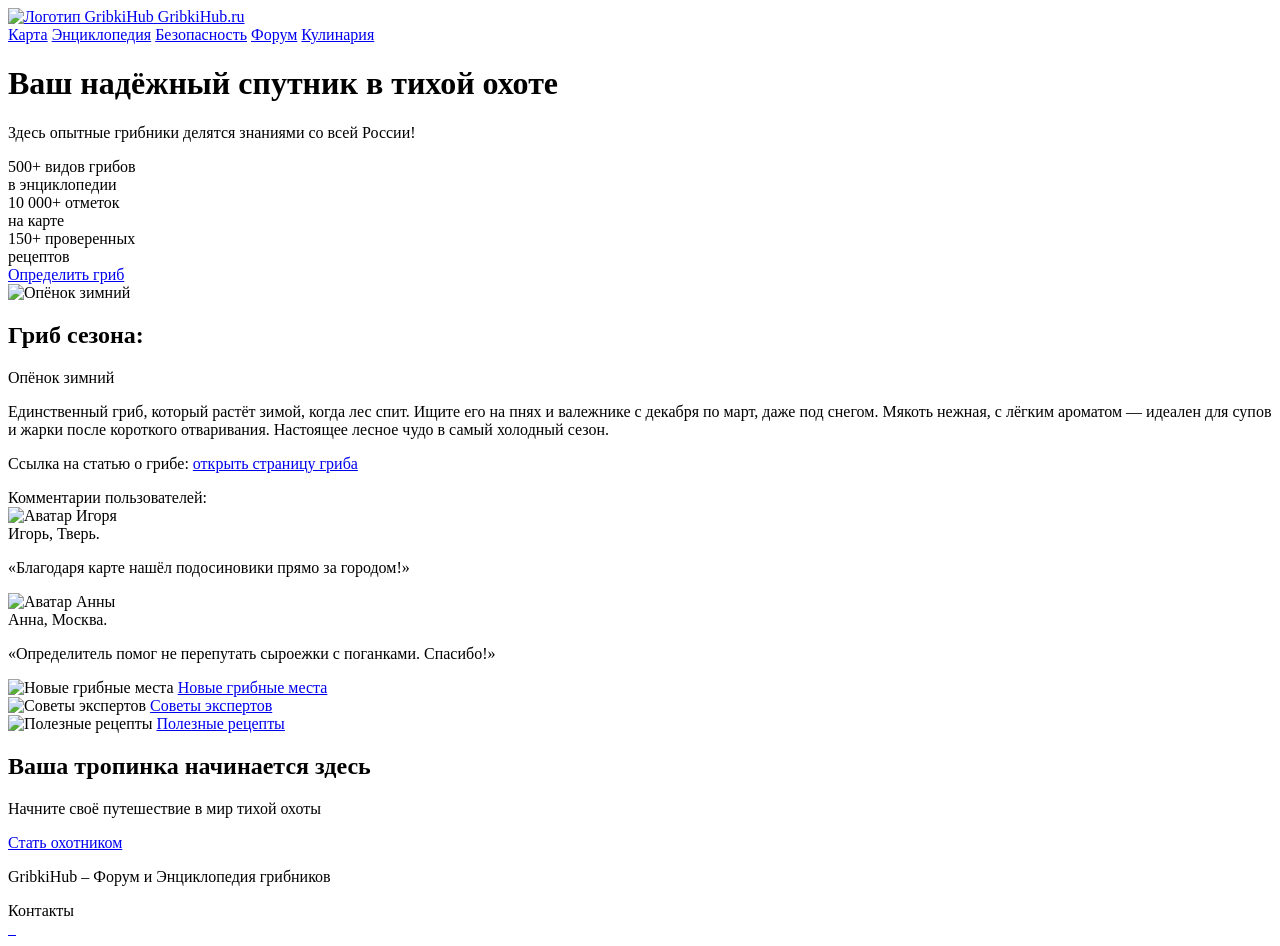
==== index.html @ 31f33941 "Add files via upload" ====
<!DOCTYPE html>
<html lang="ru">
<head>
  <meta charset="UTF-8" />
  <meta name="viewport" content="width=device-width, initial-scale=1.0" />
  <title>GribkiHub</title>
  <link rel="stylesheet" href="styles.css" />
</head>
<body>
  <header class="hero">
    <div class="container">
      <div class="topbar">
        <a href="index.html" class="brand">
          <img src="C:\Users\Asus\Desktop\gribkihub-html\gribki\знач7ea27-f91b-439b-8af9-18f93c3bdd5c.png" alt="Логотип GribkiHub" class="brand__icon" />
          <span class="brand__text">GribkiHub.ru</span>
        </a>

        <nav class="nav">
          <a href="#">Карта</a>
          <a href="mushroom.html">Энциклопедия</a>
          <a href="#">Безопасность</a>
          <a href="#">Форум</a>
          <a href="#">Кулинария</a>
        </nav>
      </div>

      <div class="hero__content">
        <h1>Ваш надёжный спутник в тихой охоте</h1>
        <p class="hero__subtitle">Здесь опытные грибники делятся знаниями со всей России!</p>

        <div class="hero__stats">
          <div class="stat-card">500+ видов грибов<br />в энциклопедии</div>
          <div class="stat-card">10&nbsp;000+ отметок<br />на карте</div>
          <div class="stat-card">150+ проверенных<br />рецептов</div>
        </div>

        <a href="mushroom.html" class="button button--primary">Определить гриб</a>
      </div>
    </div>
  </header>

  <main class="page">
    <section class="season">
      <div class="container">
        <article class="season-card">
          <div class="season-card__image-wrap">
            <img src="https://www.figma.com/api/mcp/asset/560445d7-9b82-40cb-b23e-8576ec9af5d1" alt="Опёнок зимний" class="season-card__image" />
          </div>

          <div class="season-card__content">
            <h2>Гриб сезона:</h2>
            <div class="season-card__tag">Опёнок зимний</div>
            <p>
              Единственный гриб, который растёт зимой, когда лес спит. Ищите его на пнях и валежнике
              с декабря по март, даже под снегом. Мякоть нежная, с лёгким ароматом — идеален для
              супов и жарки после короткого отваривания. Настоящее лесное чудо в самый холодный сезон.
            </p>
            <p class="season-card__link">
              Ссылка на статью о грибе:
              <a href="mushroom.html">открыть страницу гриба</a>
            </p>
          </div>
        </article>
      </div>
    </section>

    <section class="reviews">
      <div class="container container--narrow">
        <div class="section-pill">Комментарии пользователей:</div>

        <div class="review-list">
          <article class="review-card">
            <img src="https://www.figma.com/api/mcp/asset/59daff2b-c273-4437-8acb-e0a1c6a370b8" alt="Аватар Игоря" class="review-card__avatar" />
            <div class="review-card__body">
              <div class="review-card__name">Игорь, Тверь.</div>
              <p>«Благодаря карте нашёл подосиновики прямо за городом!»</p>
            </div>
          </article>

          <article class="review-card">
            <img src="https://www.figma.com/api/mcp/asset/bcaea00c-ba9b-45f0-b1fd-5344b9b0c398" alt="Аватар Анны" class="review-card__avatar" />
            <div class="review-card__body">
              <div class="review-card__name">Анна, Москва.</div>
              <p>«Определитель помог не перепутать сыроежки с поганками. Спасибо!»</p>
            </div>
          </article>
        </div>
      </div>
    </section>

    <section class="categories">
      <div class="container container--cards">
        <article class="feature-card">
          <img src="https://www.figma.com/api/mcp/asset/9678b91e-d58f-4b8c-84e1-ce928a65e3de" alt="Новые грибные места" class="feature-card__image" />
          <a href="#" class="button button--secondary">Новые грибные места</a>
        </article>

        <article class="feature-card">
          <img src="https://www.figma.com/api/mcp/asset/3e2e9346-dd44-4374-896d-4d2ca50e3fd6" alt="Советы экспертов" class="feature-card__image" />
          <a href="#" class="button button--secondary">Советы экспертов</a>
        </article>

        <article class="feature-card">
          <img src="https://www.figma.com/api/mcp/asset/982912ff-fd20-4cfe-b014-b91e4e660c1d" alt="Полезные рецепты" class="feature-card__image" />
          <a href="#" class="button button--secondary">Полезные рецепты</a>
        </article>
      </div>
    </section>

    <section class="cta">
      <div class="container">
        <div class="cta-card">
          <h2>Ваша тропинка начинается здесь</h2>
          <p>Начните своё путешествие в мир тихой охоты</p>
          <a href="#" class="button button--primary">Стать охотником</a>
        </div>
      </div>
    </section>
  </main>

  <footer class="footer">
    <div class="container footer__content">
      <p class="footer__text">GribkiHub – Форум и Энциклопедия грибников</p>

      <div class="footer__contacts">
        <span class="footer__label">Контакты</span>
        <div class="socials">
          <a href="#" aria-label="Email">
            <img src="https://www.figma.com/api/mcp/asset/f6477a4e-8d88-45ad-8745-4b9382d6c6aa" alt="" />
          </a>
          <a href="#" aria-label="VK">
            <img src="https://www.figma.com/api/mcp/asset/a22580b8-698e-4b3a-bf58-644b0a4a33a6" alt="" />
          </a>
          <a href="#" aria-label="Telegram">
            <img src="https://www.figma.com/api/mcp/asset/b628f14e-7a5c-4751-8f8a-a2ccc0033f85" alt="" />
          </a>
        </div>
      </div>
    </div>
  </footer>
</body>
</html>
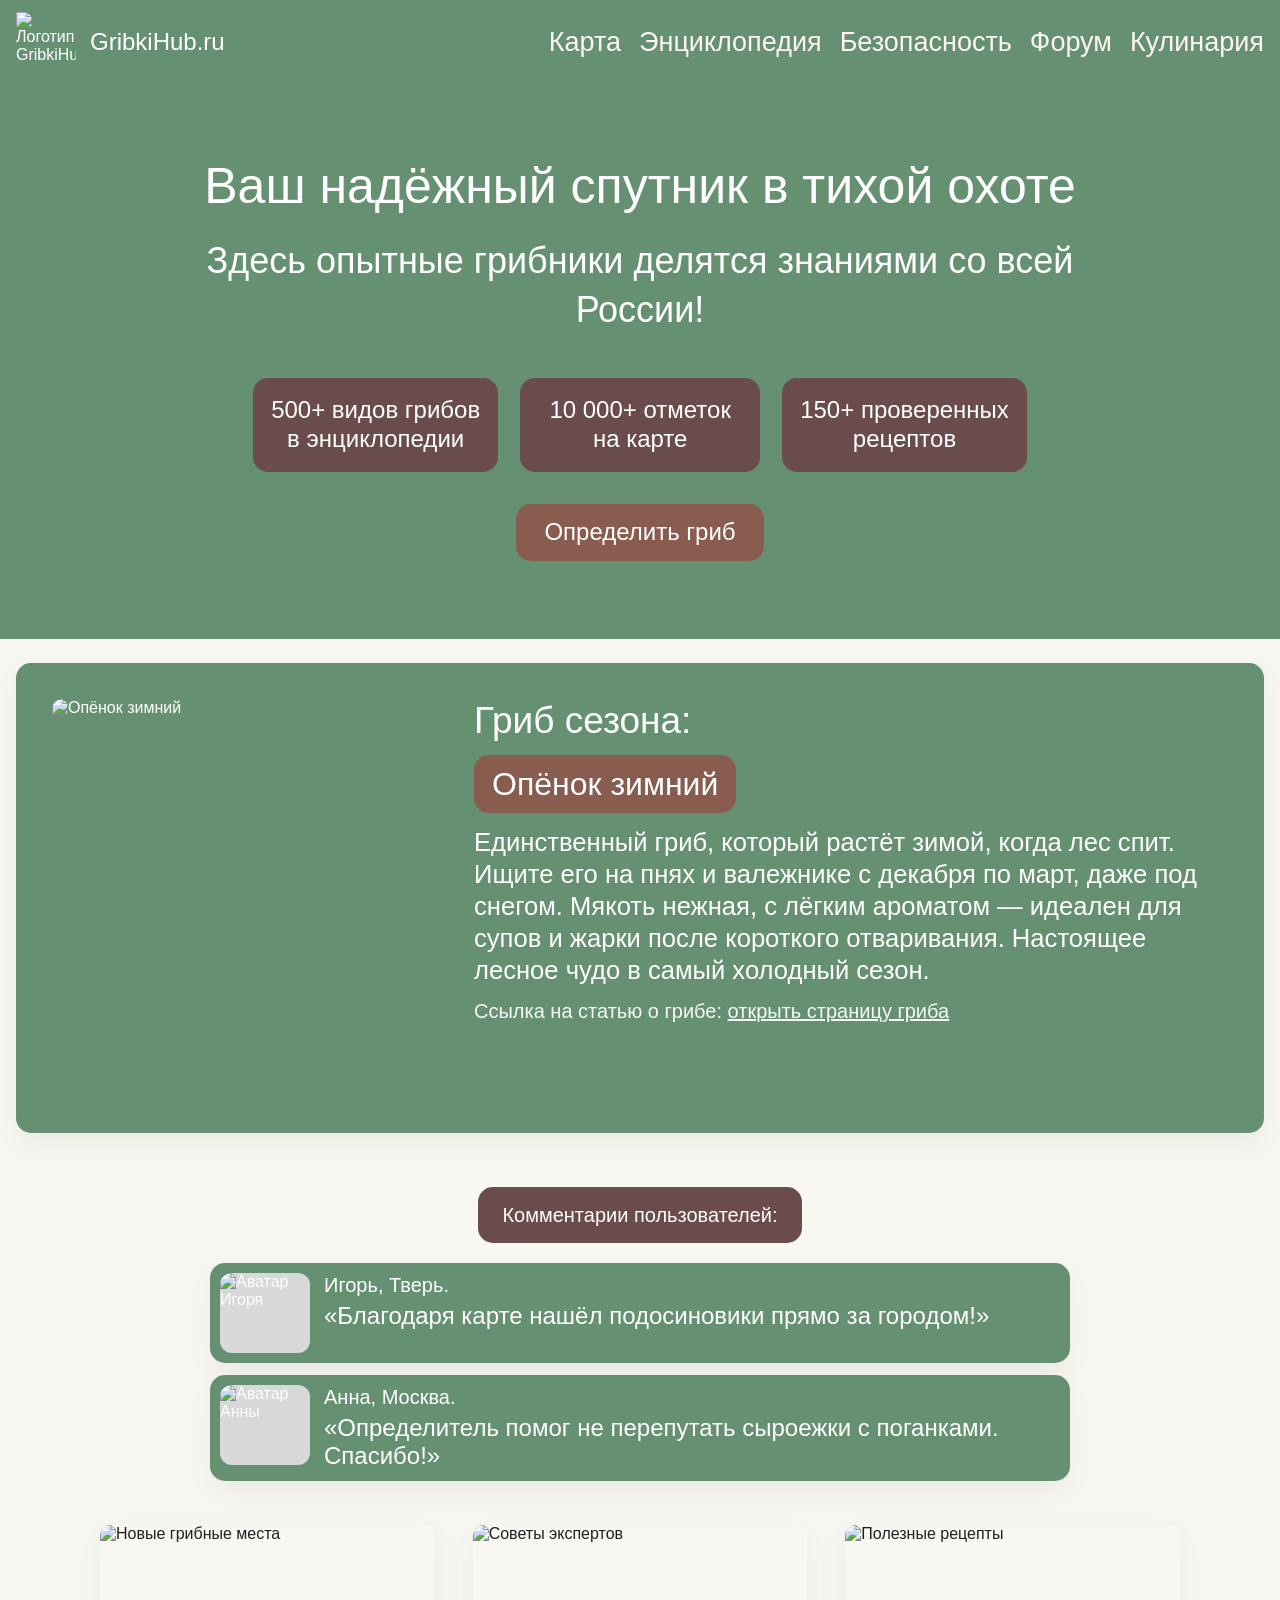
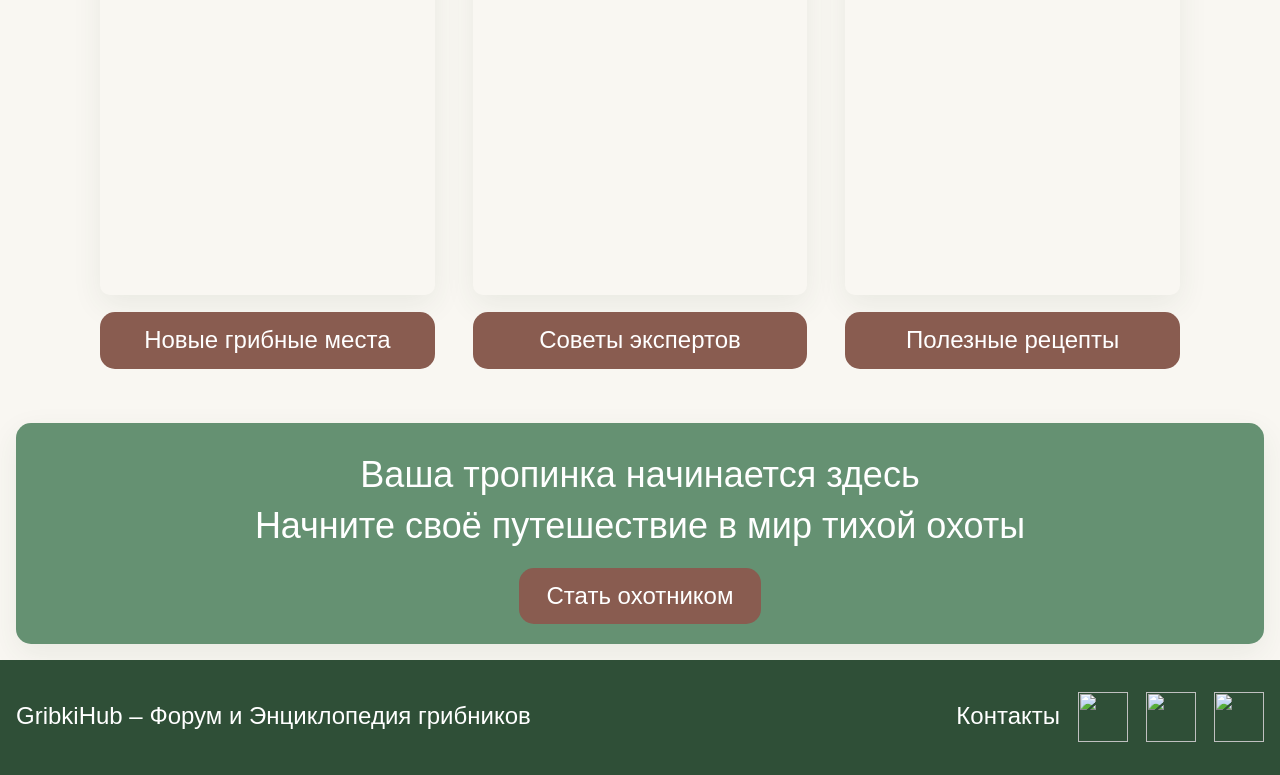
==== commit 09c7ff72: "Add files via upload" ====
--- a/index.html
+++ b/index.html
@@ -11,7 +11,7 @@
     <div class="container">
       <div class="topbar">
         <a href="index.html" class="brand">
-          <img src="C:\Users\Asus\Desktop\gribkihub-html\gribki\знач7ea27-f91b-439b-8af9-18f93c3bdd5c.png" alt="Логотип GribkiHub" class="brand__icon" />
+          <img src="C:\Users\Asus\Desktop\img\znachek1.png" alt="Логотип GribkiHub" class="brand__icon" />
           <span class="brand__text">GribkiHub.ru</span>
         </a>
 
--- a/styles.css
+++ b/styles.css
@@ -0,0 +1,651 @@
+:root {
+  --bg: #f9f7f2;
+  --bg-inner: #d9d9d9;
+  --green: #659172;
+  --green-dark: #2f4f37;
+  --brown: #895c50;
+  --brown-dark: #6b4c4c;
+  --white: #ffffff;
+  --text: #ffffff;
+  --shadow: 0 10px 30px rgba(47, 79, 55, 0.08);
+  --radius-lg: 15px;
+  --radius-md: 12px;
+  --radius-sm: 10px;
+  --container: 1300px;
+  --container-narrow: 860px;
+}
+
+*,
+*::before,
+*::after {
+  box-sizing: border-box;
+}
+
+html {
+  scroll-behavior: smooth;
+}
+
+body {
+  margin: 0;
+  min-width: 320px;
+  font-family: "Century Gothic", "Trebuchet MS", Arial, sans-serif;
+  background: var(--bg);
+  color: #1f1f1f;
+}
+
+img {
+  display: block;
+  max-width: 100%;
+}
+
+a {
+  color: inherit;
+  text-decoration: none;
+}
+
+.container {
+  width: min(calc(100% - 32px), var(--container));
+  margin: 0 auto;
+}
+
+.container--narrow {
+  width: min(calc(100% - 32px), var(--container-narrow));
+}
+
+.container--cards {
+  width: min(calc(100% - 32px), 1080px);
+}
+
+.hero,
+.inner-header {
+  background: var(--green);
+  color: var(--text);
+}
+
+.hero {
+  padding: 12px 0 64px;
+}
+
+.inner-header {
+  padding: 12px 0 18px;
+}
+
+.topbar {
+  display: flex;
+  align-items: center;
+  justify-content: space-between;
+  gap: 24px;
+}
+
+.hero .topbar {
+  padding-bottom: 56px;
+}
+
+.brand {
+  display: inline-flex;
+  align-items: center;
+  gap: 14px;
+  flex-shrink: 0;
+}
+
+.brand__icon {
+  width: 60px;
+  height: 60px;
+  object-fit: contain;
+}
+
+.brand__text {
+  font-size: 24px;
+  line-height: 1.2;
+}
+
+.nav {
+  display: flex;
+  align-items: center;
+  flex-wrap: wrap;
+  justify-content: flex-end;
+  gap: 18px;
+}
+
+.nav a {
+  font-size: 27px;
+  line-height: 1.2;
+  color: #fff4f4;
+  transition: opacity 0.2s ease;
+}
+
+.nav a:hover {
+  opacity: 0.8;
+}
+
+.hero__content {
+  text-align: center;
+  max-width: 1060px;
+  margin: 0 auto;
+  padding: 28px 0 14px;
+}
+
+.hero h1 {
+  margin: 0 0 20px;
+  font-size: clamp(34px, 5vw, 50px);
+  line-height: 1.22;
+  font-weight: 400;
+}
+
+.hero__subtitle {
+  margin: 0 auto 44px;
+  max-width: 880px;
+  font-size: clamp(24px, 3vw, 36px);
+  line-height: 1.35;
+}
+
+.hero__stats {
+  display: flex;
+  justify-content: center;
+  flex-wrap: wrap;
+  gap: 22px;
+  margin-bottom: 32px;
+}
+
+.stat-card {
+  min-width: 240px;
+  padding: 18px;
+  border-radius: var(--radius-lg);
+  background: var(--brown-dark);
+  color: var(--white);
+  text-align: center;
+  font-size: 24px;
+  line-height: 1.2;
+}
+
+.button {
+  display: inline-flex;
+  align-items: center;
+  justify-content: center;
+  border-radius: var(--radius-lg);
+  padding: 14px 28px;
+  font-size: 24px;
+  line-height: 1.2;
+  color: var(--white);
+  transition: transform 0.2s ease, opacity 0.2s ease;
+}
+
+.button:hover {
+  opacity: 0.92;
+  transform: translateY(-1px);
+}
+
+.button--primary,
+.button--secondary {
+  background: var(--brown);
+}
+
+.button--full {
+  width: 100%;
+}
+
+.page {
+  padding: 24px 0 0;
+}
+
+.page--inner {
+  background: var(--bg-inner);
+  padding: 32px 0 0;
+  min-height: calc(100vh - 90px);
+}
+
+.season {
+  padding: 0 0 54px;
+}
+
+.season-card {
+  background: var(--green);
+  color: var(--white);
+  border-radius: var(--radius-lg);
+  padding: 36px;
+  box-shadow: var(--shadow);
+  display: grid;
+  grid-template-columns: 398px 1fr;
+  gap: 24px;
+  align-items: start;
+}
+
+.season-card__image-wrap {
+  border-radius: var(--radius-sm);
+  overflow: hidden;
+}
+
+.season-card__image {
+  width: 100%;
+  aspect-ratio: 1 / 1;
+  object-fit: cover;
+}
+
+.season-card__content h2 {
+  margin: 0 0 12px;
+  font-size: clamp(30px, 4vw, 37px);
+  line-height: 1.2;
+  font-weight: 400;
+}
+
+.season-card__tag {
+  display: inline-block;
+  margin-bottom: 14px;
+  padding: 10px 18px;
+  border-radius: var(--radius-lg);
+  background: var(--brown);
+  font-size: clamp(24px, 3vw, 32px);
+  line-height: 1.2;
+}
+
+.season-card__content p {
+  margin: 0 0 12px;
+  font-size: clamp(20px, 2vw, 27px);
+  line-height: 1.25;
+}
+
+.season-card__link {
+  font-size: 20px !important;
+  opacity: 0.95;
+  word-break: break-word;
+}
+
+.season-card__link a {
+  text-decoration: underline;
+}
+
+.reviews {
+  padding: 0 0 44px;
+}
+
+.section-pill {
+  width: fit-content;
+  margin: 0 auto 20px;
+  background: var(--brown-dark);
+  color: var(--white);
+  border-radius: var(--radius-lg);
+  padding: 16px 24px;
+  font-size: 20px;
+  line-height: 1.2;
+}
+
+.review-list {
+  display: grid;
+  gap: 12px;
+}
+
+.review-card {
+  display: grid;
+  grid-template-columns: 90px 1fr;
+  gap: 14px;
+  align-items: start;
+  padding: 10px;
+  background: var(--green);
+  border-radius: var(--radius-lg);
+  color: var(--white);
+  box-shadow: var(--shadow);
+}
+
+.review-card__avatar {
+  width: 90px;
+  height: 80px;
+  object-fit: cover;
+  border-radius: var(--radius-md);
+  background: #d8d8d8;
+}
+
+.review-card__name {
+  margin-bottom: 4px;
+  font-size: 20px;
+  line-height: 1.25;
+}
+
+.review-card p {
+  margin: 0;
+  font-size: 24px;
+  line-height: 1.2;
+}
+
+.categories {
+  padding: 0 0 54px;
+}
+
+.categories .container {
+  display: grid;
+  grid-template-columns: repeat(3, 1fr);
+  gap: 38px;
+}
+
+.feature-card {
+  display: flex;
+  flex-direction: column;
+  align-items: center;
+  gap: 17px;
+}
+
+.feature-card__image {
+  width: 100%;
+  aspect-ratio: 310 / 343;
+  border-radius: var(--radius-sm);
+  object-fit: cover;
+  box-shadow: var(--shadow);
+}
+
+.feature-card .button {
+  width: 100%;
+  text-align: center;
+}
+
+.cta {
+  padding: 0 0 16px;
+}
+
+.cta-card {
+  background: var(--green);
+  color: var(--white);
+  border-radius: var(--radius-lg);
+  text-align: center;
+  padding: 30px 24px 20px;
+  box-shadow: var(--shadow);
+}
+
+.cta-card h2 {
+  margin: 0 0 8px;
+  font-size: clamp(30px, 4vw, 36px);
+  line-height: 1.2;
+  font-weight: 400;
+}
+
+.cta-card p {
+  margin: 0 0 20px;
+  font-size: clamp(24px, 3vw, 36px);
+  line-height: 1.2;
+}
+
+.mushroom-page {
+  padding: 0 0 28px;
+}
+
+.mushroom-card {
+  background: var(--green);
+  color: var(--white);
+  border-radius: var(--radius-lg);
+  padding: 20px;
+  display: grid;
+  grid-template-columns: 400px 1fr;
+  gap: 20px;
+  box-shadow: var(--shadow);
+}
+
+.mushroom-card__aside {
+  display: flex;
+  flex-direction: column;
+  gap: 16px;
+}
+
+.mushroom-card__photo-wrap {
+  border-radius: var(--radius-sm);
+  overflow: hidden;
+  background: #f1f1f1;
+}
+
+.mushroom-card__photo {
+  width: 100%;
+  aspect-ratio: 1 / 1;
+  object-fit: cover;
+}
+
+.mushroom-card__content h1 {
+  margin: 0 0 4px;
+  font-size: clamp(34px, 4vw, 37px);
+  line-height: 1.15;
+  font-weight: 400;
+}
+
+.mushroom-card__latin {
+  margin: 0 0 12px;
+  font-size: clamp(24px, 3vw, 31px);
+  line-height: 1.15;
+}
+
+.mushroom-card__text p {
+  margin: 0 0 12px;
+  font-size: clamp(20px, 2vw, 26px);
+  line-height: 1.18;
+}
+
+.mushroom-actions {
+  display: grid;
+  grid-template-columns: minmax(320px, 445px) auto auto;
+  align-items: center;
+  justify-content: center;
+  gap: 28px;
+  padding: 22px 0 10px;
+}
+
+.mushroom-actions__buttons {
+  display: grid;
+  gap: 18px;
+}
+
+.mushroom-action-btn {
+  min-height: 88px;
+  text-align: center;
+  font-size: 23px;
+}
+
+.mushroom-actions__icons {
+  display: flex;
+  align-items: center;
+  gap: 18px;
+}
+
+.mushroom-actions__icons a {
+  width: 50px;
+  height: 50px;
+}
+
+.mushroom-actions__icons img {
+  width: 100%;
+  height: 100%;
+  object-fit: contain;
+}
+
+.next-link {
+  display: inline-flex;
+  align-items: center;
+  gap: 14px;
+  color: #000;
+  font-size: 20px;
+  line-height: 1.1;
+}
+
+.next-link img {
+  width: 71px;
+  height: 71px;
+  object-fit: contain;
+}
+
+.footer {
+  background: var(--green-dark);
+  color: var(--white);
+  margin-top: 0;
+  padding: 18px 0 20px;
+}
+
+.footer__content {
+  display: flex;
+  justify-content: space-between;
+  align-items: center;
+  gap: 24px;
+}
+
+.footer__text,
+.footer__label {
+  font-size: 24px;
+  line-height: 1.2;
+}
+
+.footer__contacts {
+  display: flex;
+  align-items: center;
+  gap: 18px;
+}
+
+.socials {
+  display: flex;
+  align-items: center;
+  gap: 18px;
+}
+
+.socials a {
+  display: inline-flex;
+  width: 50px;
+  height: 50px;
+}
+
+.socials img {
+  width: 100%;
+  height: 100%;
+  object-fit: contain;
+}
+
+@media (max-width: 1200px) {
+  .topbar {
+    flex-direction: column;
+    align-items: flex-start;
+  }
+
+  .nav {
+    justify-content: flex-start;
+  }
+
+  .season-card {
+    grid-template-columns: 320px 1fr;
+  }
+
+  .categories .container {
+    gap: 24px;
+  }
+
+  .mushroom-card {
+    grid-template-columns: 320px 1fr;
+  }
+
+  .mushroom-actions {
+    grid-template-columns: 1fr;
+    justify-items: start;
+  }
+}
+
+@media (max-width: 900px) {
+  .nav a {
+    font-size: 22px;
+  }
+
+  .stat-card,
+  .button,
+  .review-card p,
+  .cta-card p {
+    font-size: 20px;
+  }
+
+  .season-card,
+  .mushroom-card {
+    grid-template-columns: 1fr;
+  }
+
+  .season-card__image-wrap,
+  .mushroom-card__aside {
+    max-width: 420px;
+  }
+
+  .categories .container {
+    grid-template-columns: 1fr;
+    max-width: 420px;
+  }
+
+  .footer__content,
+  .footer__contacts {
+    flex-direction: column;
+    align-items: flex-start;
+  }
+
+  .mushroom-actions {
+    justify-items: stretch;
+  }
+
+  .mushroom-actions__icons {
+    justify-content: flex-start;
+  }
+}
+
+@media (max-width: 640px) {
+  .hero {
+    padding-bottom: 48px;
+  }
+
+  .hero .topbar {
+    padding-bottom: 36px;
+  }
+
+  .brand__text,
+  .footer__text,
+  .footer__label {
+    font-size: 20px;
+  }
+
+  .nav {
+    gap: 10px 14px;
+  }
+
+  .nav a {
+    font-size: 18px;
+  }
+
+  .hero__stats {
+    gap: 14px;
+  }
+
+  .stat-card {
+    width: 100%;
+    min-width: 0;
+    font-size: 18px;
+  }
+
+  .season-card,
+  .cta-card,
+  .mushroom-card {
+    padding: 20px;
+  }
+
+  .section-pill {
+    font-size: 18px;
+    padding: 14px 18px;
+  }
+
+  .review-card {
+    grid-template-columns: 1fr;
+  }
+
+  .review-card__avatar {
+    width: 72px;
+    height: 72px;
+  }
+
+  .socials a,
+  .mushroom-actions__icons a {
+    width: 42px;
+    height: 42px;
+  }
+
+  .next-link img {
+    width: 52px;
+    height: 52px;
+  }
+
+  .mushroom-action-btn {
+    min-height: 64px;
+    font-size: 18px;
+  }
+}
